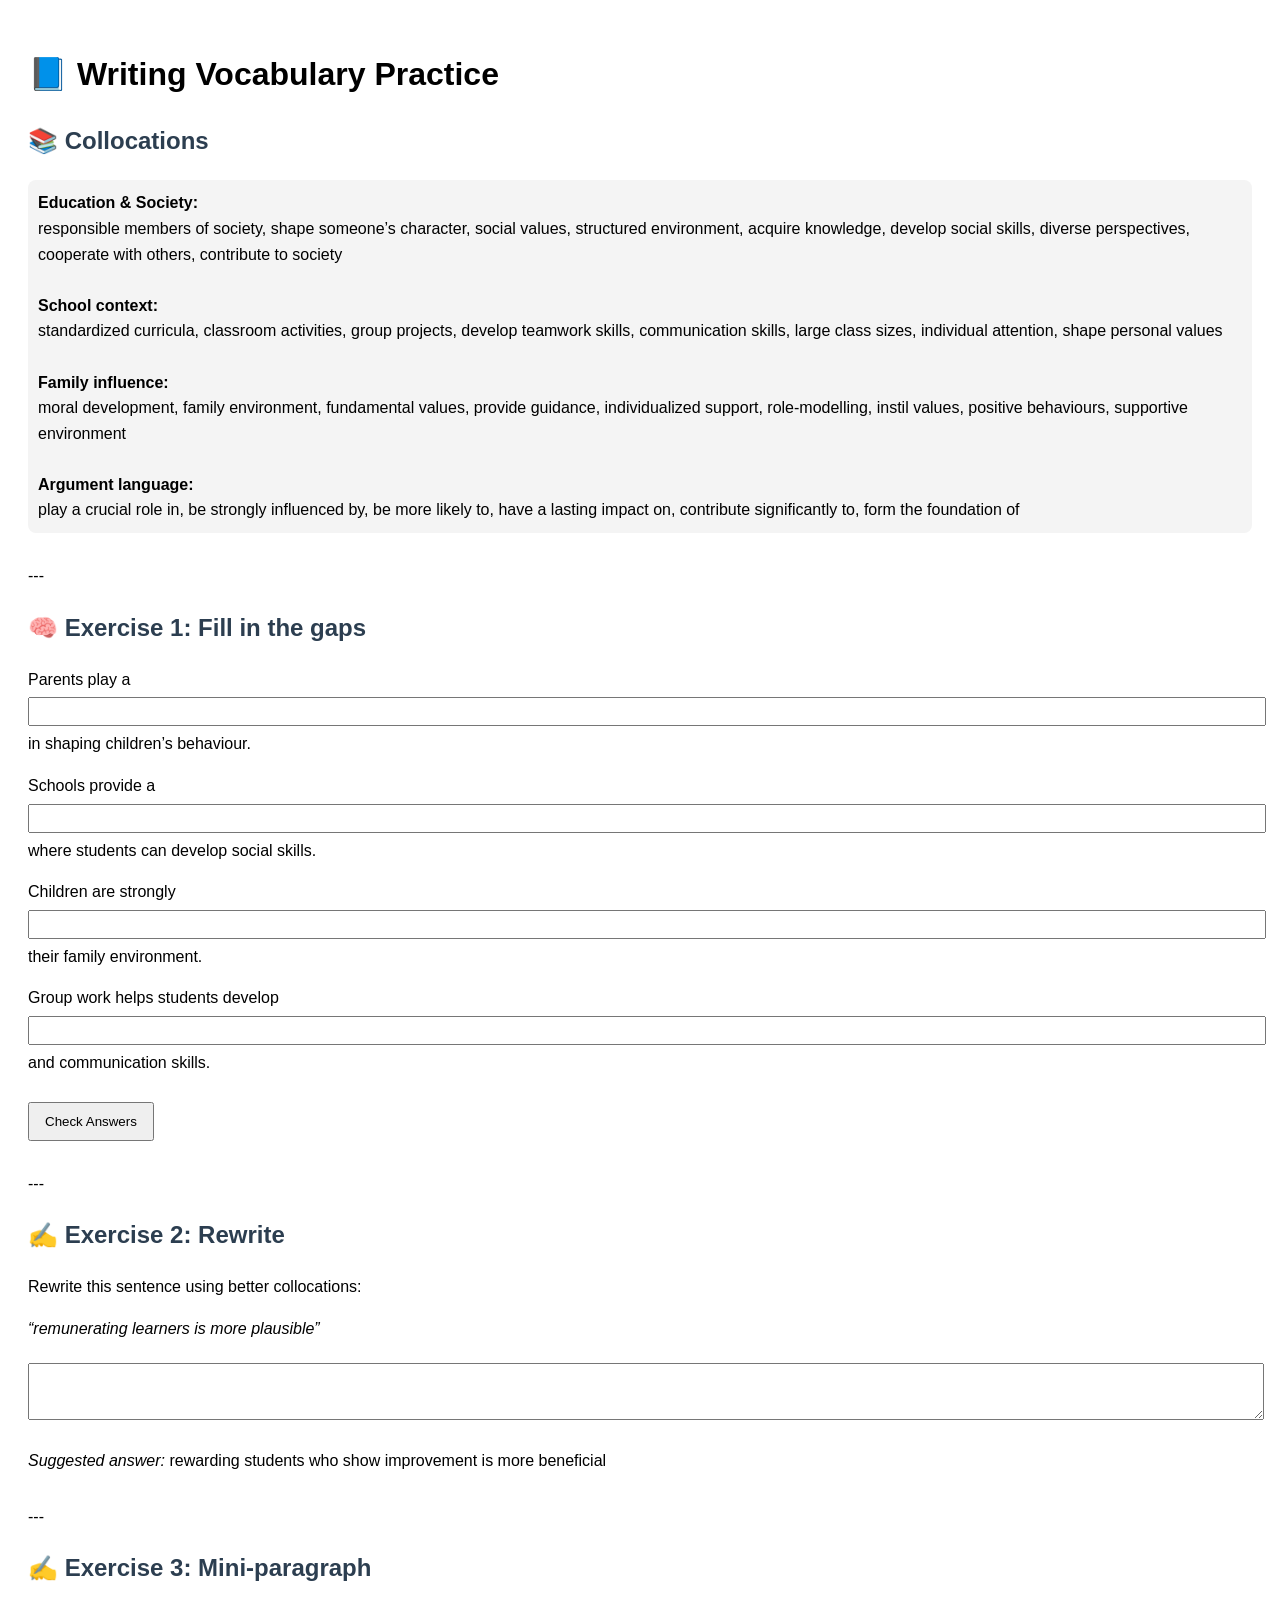
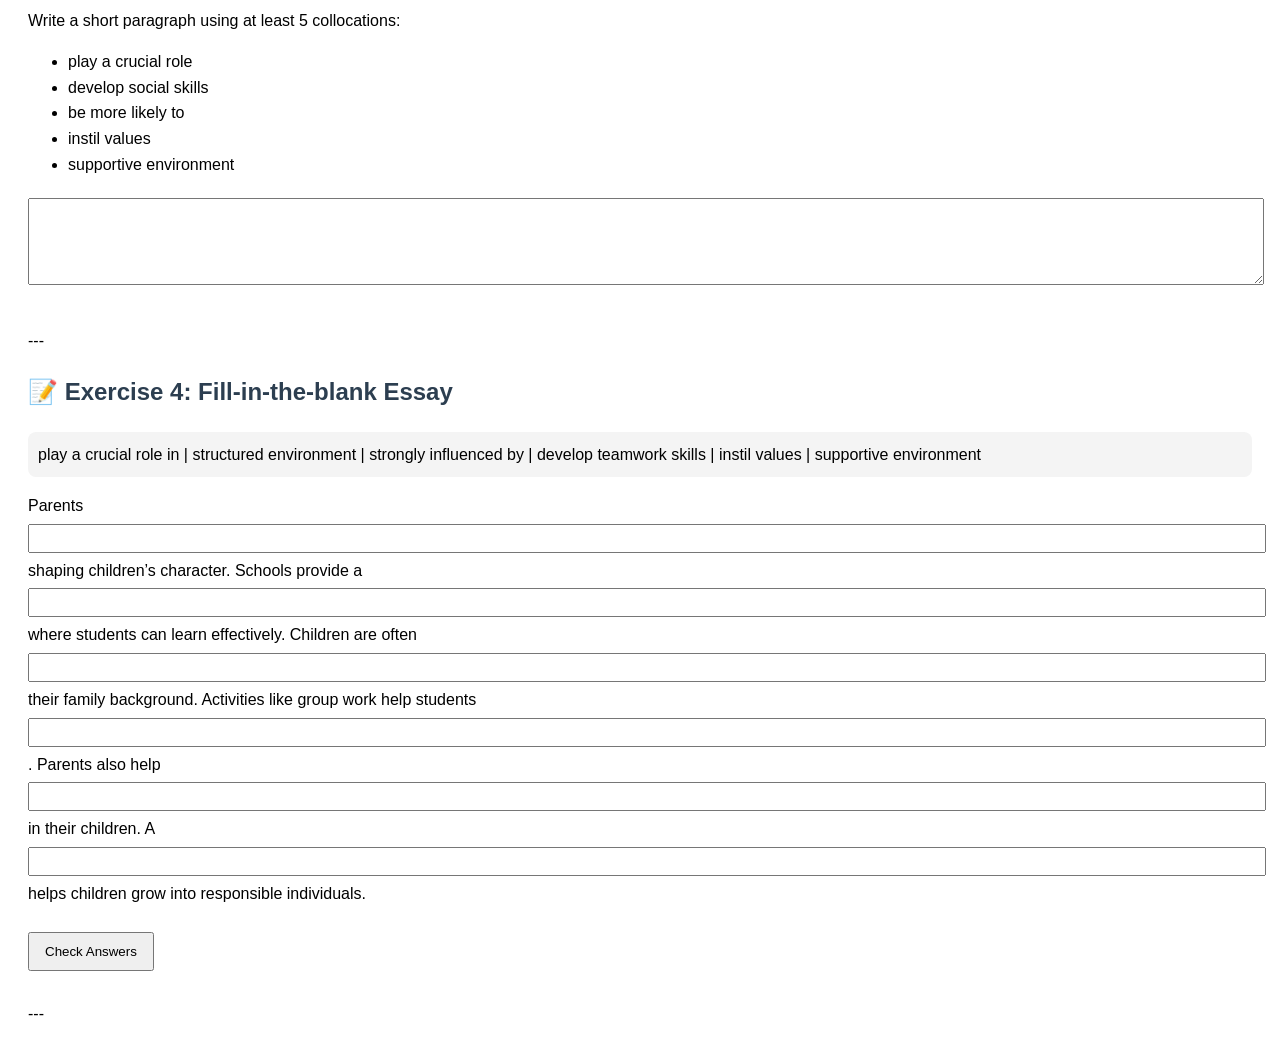
==== index.html @ 73cfa56d "Create index.html" ====
<!DOCTYPE html>
<html>
<head>
<meta charset="UTF-8">
<title>Vocabulary Practice</title>
<style>
body { font-family: Arial; padding: 20px; line-height: 1.6; }
h2 { color: #2c3e50; }
.section { margin-bottom: 30px; }
.word-bank { background: #f4f4f4; padding: 10px; border-radius: 8px; }
input, textarea { margin: 5px 0; padding: 5px; width: 100%; }
button { padding: 10px 15px; margin-top: 10px; cursor: pointer; }
.correct { color: green; }
.wrong { color: red; }
</style>
</head>

<body>

<h1>📘 Writing Vocabulary Practice</h1>

<div class="section">
<h2>📚 Collocations</h2>

<div class="word-bank">
<b>Education & Society:</b><br>
responsible members of society, shape someone’s character, social values, structured environment, acquire knowledge, develop social skills, diverse perspectives, cooperate with others, contribute to society<br><br>

<b>School context:</b><br>
standardized curricula, classroom activities, group projects, develop teamwork skills, communication skills, large class sizes, individual attention, shape personal values<br><br>

<b>Family influence:</b><br>
moral development, family environment, fundamental values, provide guidance, individualized support, role-modelling, instil values, positive behaviours, supportive environment<br><br>

<b>Argument language:</b><br>
play a crucial role in, be strongly influenced by, be more likely to, have a lasting impact on, contribute significantly to, form the foundation of
</div>
</div>

---

<div class="section">
<h2>🧠 Exercise 1: Fill in the gaps</h2>

<p>Parents play a <input id="e1q1"> in shaping children’s behaviour.</p>
<p>Schools provide a <input id="e1q2"> where students can develop social skills.</p>
<p>Children are strongly <input id="e1q3"> their family environment.</p>
<p>Group work helps students develop <input id="e1q4"> and communication skills.</p>

<button onclick="checkExercise1()">Check Answers</button>
<p id="result1"></p>
</div>

---

<div class="section">
<h2>✍️ Exercise 2: Rewrite</h2>

<p>Rewrite this sentence using better collocations:</p>
<p><i>“remunerating learners is more plausible”</i></p>

<textarea id="rewriteBox" rows="3"></textarea>
<p><i>Suggested answer:</i> rewarding students who show improvement is more beneficial</p>
</div>

---

<div class="section">
<h2>✍️ Exercise 3: Mini-paragraph</h2>

<p>Write a short paragraph using at least 5 collocations:</p>

<ul>
<li>play a crucial role</li>
<li>develop social skills</li>
<li>be more likely to</li>
<li>instil values</li>
<li>supportive environment</li>
</ul>

<textarea rows="5"></textarea>
</div>

---

<div class="section">
<h2>📝 Exercise 4: Fill-in-the-blank Essay</h2>

<div class="word-bank">
play a crucial role in | structured environment | strongly influenced by | develop teamwork skills | instil values | supportive environment
</div>

<p>
Parents <input id="e4q1"> shaping children’s character.  
Schools provide a <input id="e4q2"> where students can learn effectively.  
Children are often <input id="e4q3"> their family background.  
Activities like group work help students <input id="e4q4">.  
Parents also help <input id="e4q5"> in their children.  
A <input id="e4q6"> helps children grow into responsible individuals.
</p>

<button onclick="checkExercise4()">Check Answers</button>
<p id="result4"></p>
</div>

---

<script>
function checkExercise1() {
let score = 0;

if (document.getElementById("e1q1").value.includes("crucial role")) score++;
if (document.getElementById("e1q2").value.includes("structured environment")) score++;
if (document.getElementById("e1q3").value.includes("influenced by")) score++;
if (document.getElementById("e1q4").value.includes("teamwork skills")) score++;

document.getElementById("result1").innerHTML = "Score: " + score + "/4";
}

function checkExercise4() {
let score = 0;

if (document.getElementById("e4q1").value.includes("play a crucial role")) score++;
if (document.getElementById("e4q2").value.includes("structured environment")) score++;
if (document.getElementById("e4q3").value.includes("strongly influenced by")) score++;
if (document.getElementById("e4q4").value.includes("develop teamwork skills")) score++;
if (document.getElementById("e4q5").value.includes("instil values")) score++;
if (document.getElementById("e4q6").value.includes("supportive environment")) score++;

document.getElementById("result4").innerHTML = "Score: " + score + "/6";
}
</script>

</body>
</html>
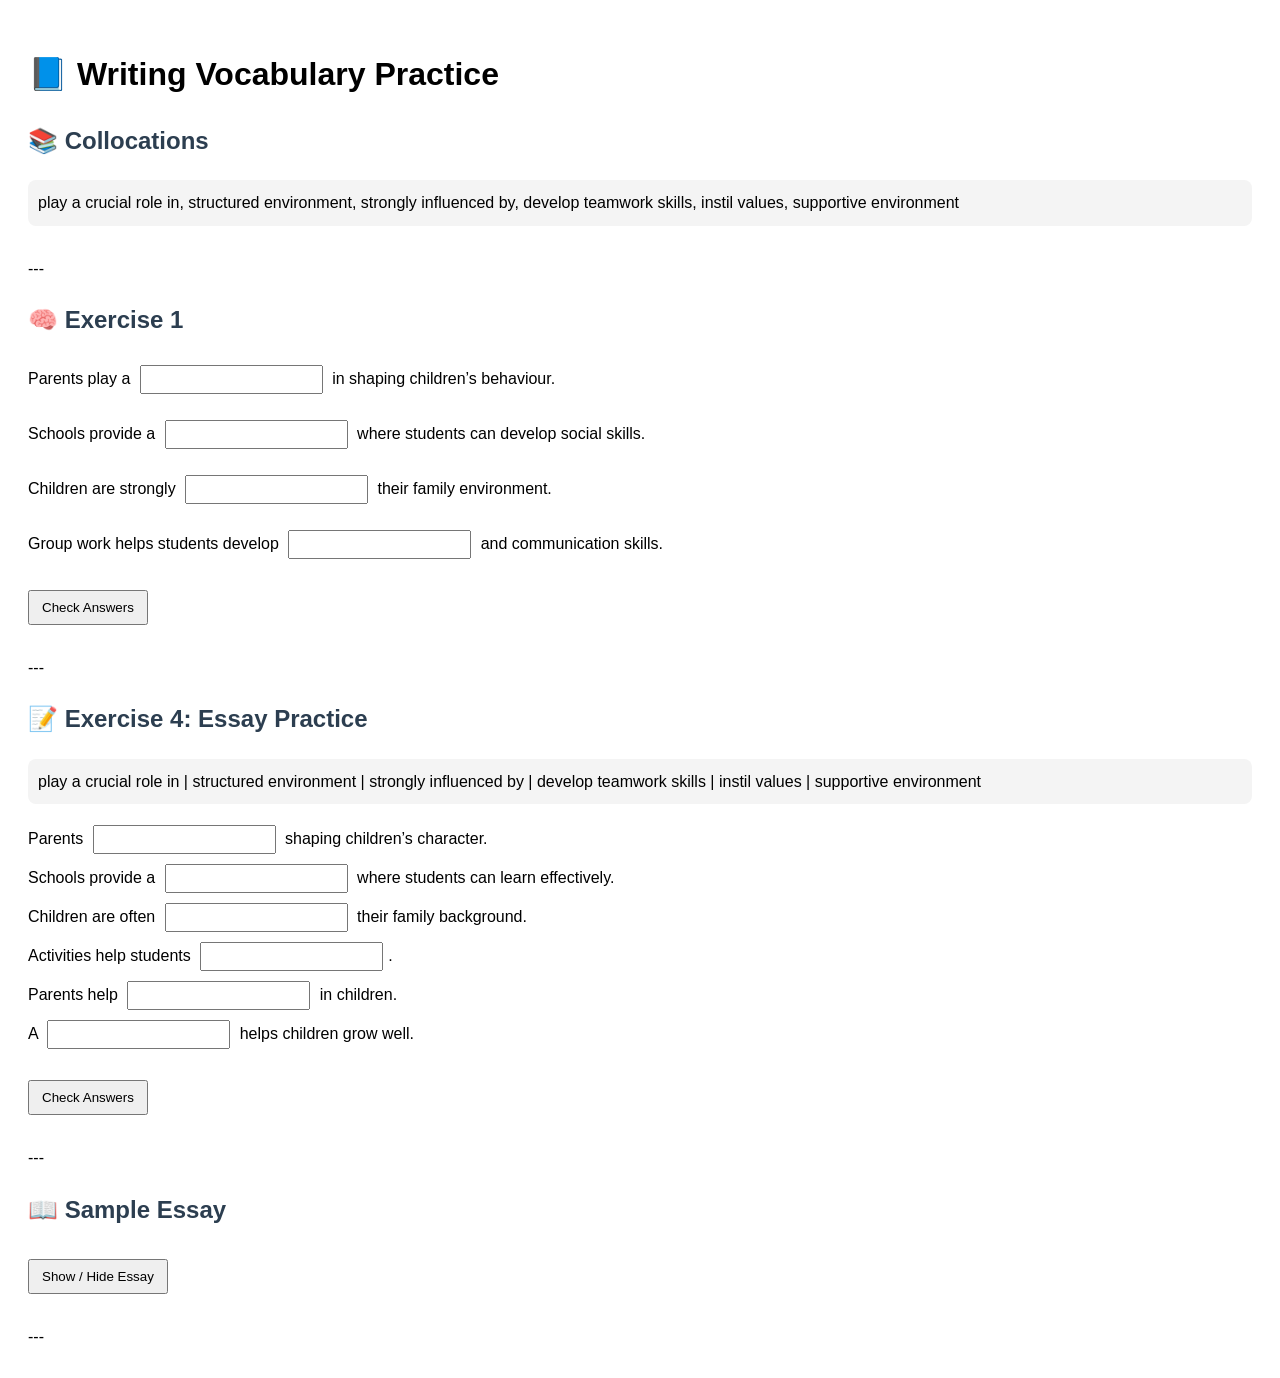
==== commit 0f605728: "index.html" ====
--- a/index.html
+++ b/index.html
@@ -2,16 +2,18 @@
 <html>
 <head>
 <meta charset="UTF-8">
-<title>Vocabulary Practice</title>
+<title>Writing Practice</title>
 <style>
 body { font-family: Arial; padding: 20px; line-height: 1.6; }
 h2 { color: #2c3e50; }
 .section { margin-bottom: 30px; }
 .word-bank { background: #f4f4f4; padding: 10px; border-radius: 8px; }
-input, textarea { margin: 5px 0; padding: 5px; width: 100%; }
-button { padding: 10px 15px; margin-top: 10px; cursor: pointer; }
-.correct { color: green; }
-.wrong { color: red; }
+input { padding: 5px; margin: 5px; }
+.correct { border: 2px solid green; background: #eaffea; }
+.wrong { border: 2px solid red; background: #ffeaea; }
+.answer { color: blue; font-size: 14px; }
+button { margin-top: 10px; padding: 8px 12px; cursor: pointer; }
+.hidden { display: none; }
 </style>
 </head>
 
@@ -21,113 +23,115 @@
 
 <div class="section">
 <h2>📚 Collocations</h2>
-
 <div class="word-bank">
-<b>Education & Society:</b><br>
-responsible members of society, shape someone’s character, social values, structured environment, acquire knowledge, develop social skills, diverse perspectives, cooperate with others, contribute to society<br><br>
-
-<b>School context:</b><br>
-standardized curricula, classroom activities, group projects, develop teamwork skills, communication skills, large class sizes, individual attention, shape personal values<br><br>
-
-<b>Family influence:</b><br>
-moral development, family environment, fundamental values, provide guidance, individualized support, role-modelling, instil values, positive behaviours, supportive environment<br><br>
-
-<b>Argument language:</b><br>
-play a crucial role in, be strongly influenced by, be more likely to, have a lasting impact on, contribute significantly to, form the foundation of
+play a crucial role in, structured environment, strongly influenced by, develop teamwork skills, instil values, supportive environment
 </div>
 </div>
 
 ---
 
 <div class="section">
-<h2>🧠 Exercise 1: Fill in the gaps</h2>
+<h2>🧠 Exercise 1</h2>
 
-<p>Parents play a <input id="e1q1"> in shaping children’s behaviour.</p>
-<p>Schools provide a <input id="e1q2"> where students can develop social skills.</p>
-<p>Children are strongly <input id="e1q3"> their family environment.</p>
-<p>Group work helps students develop <input id="e1q4"> and communication skills.</p>
+<p>Parents play a <input id="q1"> in shaping children’s behaviour. 
+<span class="answer hidden" id="a1">(crucial role)</span></p>
 
-<button onclick="checkExercise1()">Check Answers</button>
-<p id="result1"></p>
+<p>Schools provide a <input id="q2"> where students can develop social skills. 
+<span class="answer hidden" id="a2">(structured environment)</span></p>
+
+<p>Children are strongly <input id="q3"> their family environment. 
+<span class="answer hidden" id="a3">(influenced by)</span></p>
+
+<p>Group work helps students develop <input id="q4"> and communication skills. 
+<span class="answer hidden" id="a4">(teamwork skills)</span></p>
+
+<button onclick="checkE1()">Check Answers</button>
 </div>
 
 ---
 
 <div class="section">
-<h2>✍️ Exercise 2: Rewrite</h2>
-
-<p>Rewrite this sentence using better collocations:</p>
-<p><i>“remunerating learners is more plausible”</i></p>
-
-<textarea id="rewriteBox" rows="3"></textarea>
-<p><i>Suggested answer:</i> rewarding students who show improvement is more beneficial</p>
-</div>
-
----
-
-<div class="section">
-<h2>✍️ Exercise 3: Mini-paragraph</h2>
-
-<p>Write a short paragraph using at least 5 collocations:</p>
-
-<ul>
-<li>play a crucial role</li>
-<li>develop social skills</li>
-<li>be more likely to</li>
-<li>instil values</li>
-<li>supportive environment</li>
-</ul>
-
-<textarea rows="5"></textarea>
-</div>
-
----
-
-<div class="section">
-<h2>📝 Exercise 4: Fill-in-the-blank Essay</h2>
+<h2>📝 Exercise 4: Essay Practice</h2>
 
 <div class="word-bank">
 play a crucial role in | structured environment | strongly influenced by | develop teamwork skills | instil values | supportive environment
 </div>
 
 <p>
-Parents <input id="e4q1"> shaping children’s character.  
-Schools provide a <input id="e4q2"> where students can learn effectively.  
-Children are often <input id="e4q3"> their family background.  
-Activities like group work help students <input id="e4q4">.  
-Parents also help <input id="e4q5"> in their children.  
-A <input id="e4q6"> helps children grow into responsible individuals.
+Parents <input id="q5"> shaping children’s character. 
+<span class="answer hidden" id="a5">(play a crucial role in)</span><br>
+
+Schools provide a <input id="q6"> where students can learn effectively. 
+<span class="answer hidden" id="a6">(structured environment)</span><br>
+
+Children are often <input id="q7"> their family background. 
+<span class="answer hidden" id="a7">(strongly influenced by)</span><br>
+
+Activities help students <input id="q8">. 
+<span class="answer hidden" id="a8">(develop teamwork skills)</span><br>
+
+Parents help <input id="q9"> in children. 
+<span class="answer hidden" id="a9">(instil values)</span><br>
+
+A <input id="q10"> helps children grow well. 
+<span class="answer hidden" id="a10">(supportive environment)</span>
 </p>
 
-<button onclick="checkExercise4()">Check Answers</button>
-<p id="result4"></p>
+<button onclick="checkE4()">Check Answers</button>
+</div>
+
+---
+
+<div class="section">
+<h2>📖 Sample Essay</h2>
+
+<button onclick="toggleEssay()">Show / Hide Essay</button>
+
+<p id="essay" class="hidden">
+Some people argue that parents should be responsible for teaching children how to become responsible members of society, while others believe that schools are better suited for this role. Although educational institutions play an important part in children’s development, I believe that parents have a more significant influence on shaping their character and social values. <br><br>
+
+On the one hand, schools provide a structured environment in which children can acquire essential knowledge and social skills. Through standardized curricula and interaction with peers, students are exposed to diverse perspectives and learn how to cooperate with others. <br><br>
+
+On the other hand, parents play a crucial role in guiding children’s moral development. From an early age, children are strongly influenced by their family environment, where they learn fundamental values such as empathy, responsibility, and respect. <br><br>
+
+In conclusion, although both schools and parents play important roles, parental influence is more decisive as it forms the foundation of a child’s development.
+</p>
 </div>
 
 ---
 
 <script>
-function checkExercise1() {
-let score = 0;
+function check(inputId, correctAnswer, answerId) {
+let input = document.getElementById(inputId);
+let answer = document.getElementById(answerId);
 
-if (document.getElementById("e1q1").value.includes("crucial role")) score++;
-if (document.getElementById("e1q2").value.includes("structured environment")) score++;
-if (document.getElementById("e1q3").value.includes("influenced by")) score++;
-if (document.getElementById("e1q4").value.includes("teamwork skills")) score++;
-
-document.getElementById("result1").innerHTML = "Score: " + score + "/4";
+if (input.value.toLowerCase().includes(correctAnswer)) {
+input.className = "correct";
+} else {
+input.className = "wrong";
+answer.classList.remove("hidden");
+}
 }
 
-function checkExercise4() {
-let score = 0;
+function checkE1() {
+check("q1","crucial role","a1");
+check("q2","structured environment","a2");
+check("q3","influenced by","a3");
+check("q4","teamwork skills","a4");
+}
 
-if (document.getElementById("e4q1").value.includes("play a crucial role")) score++;
-if (document.getElementById("e4q2").value.includes("structured environment")) score++;
-if (document.getElementById("e4q3").value.includes("strongly influenced by")) score++;
-if (document.getElementById("e4q4").value.includes("develop teamwork skills")) score++;
-if (document.getElementById("e4q5").value.includes("instil values")) score++;
-if (document.getElementById("e4q6").value.includes("supportive environment")) score++;
+function checkE4() {
+check("q5","play a crucial role","a5");
+check("q6","structured environment","a6");
+check("q7","strongly influenced by","a7");
+check("q8","develop teamwork skills","a8");
+check("q9","instil values","a9");
+check("q10","supportive environment","a10");
+}
 
-document.getElementById("result4").innerHTML = "Score: " + score + "/6";
+function toggleEssay() {
+let essay = document.getElementById("essay");
+essay.classList.toggle("hidden");
 }
 </script>
 
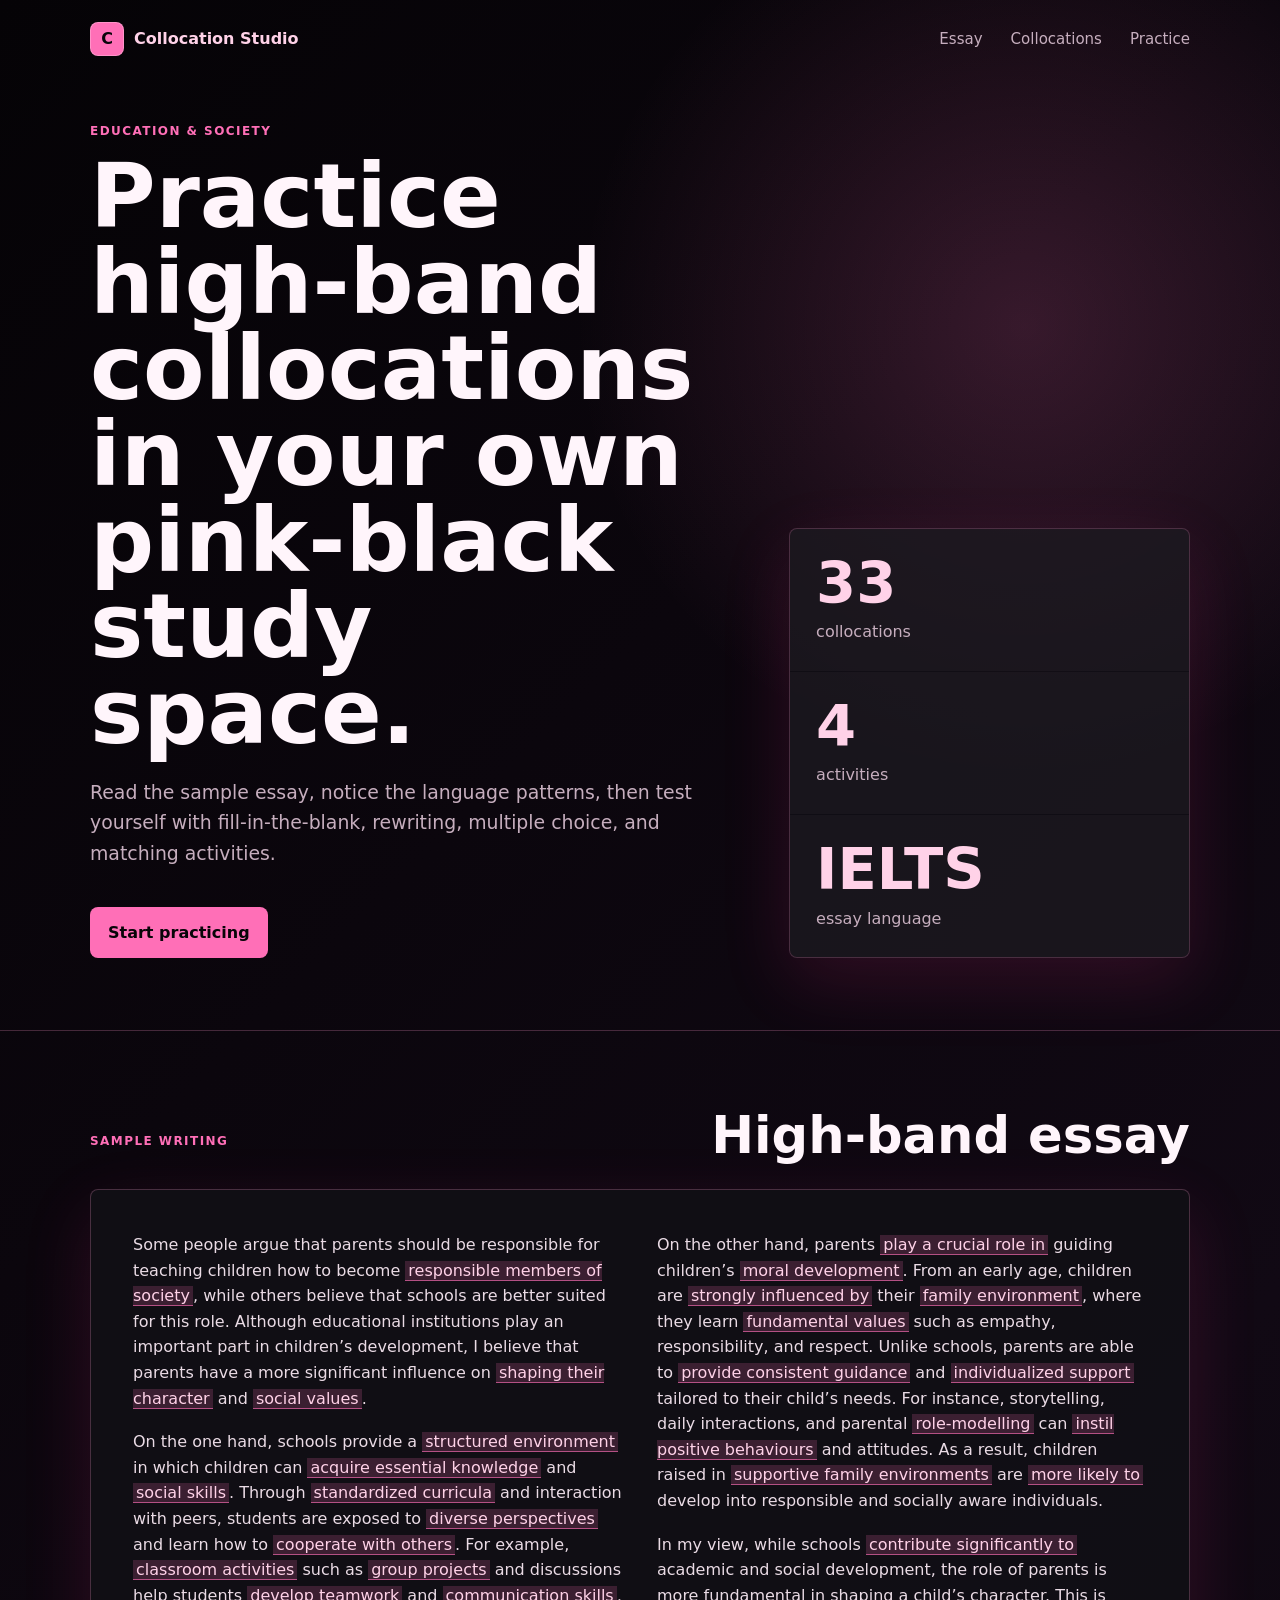
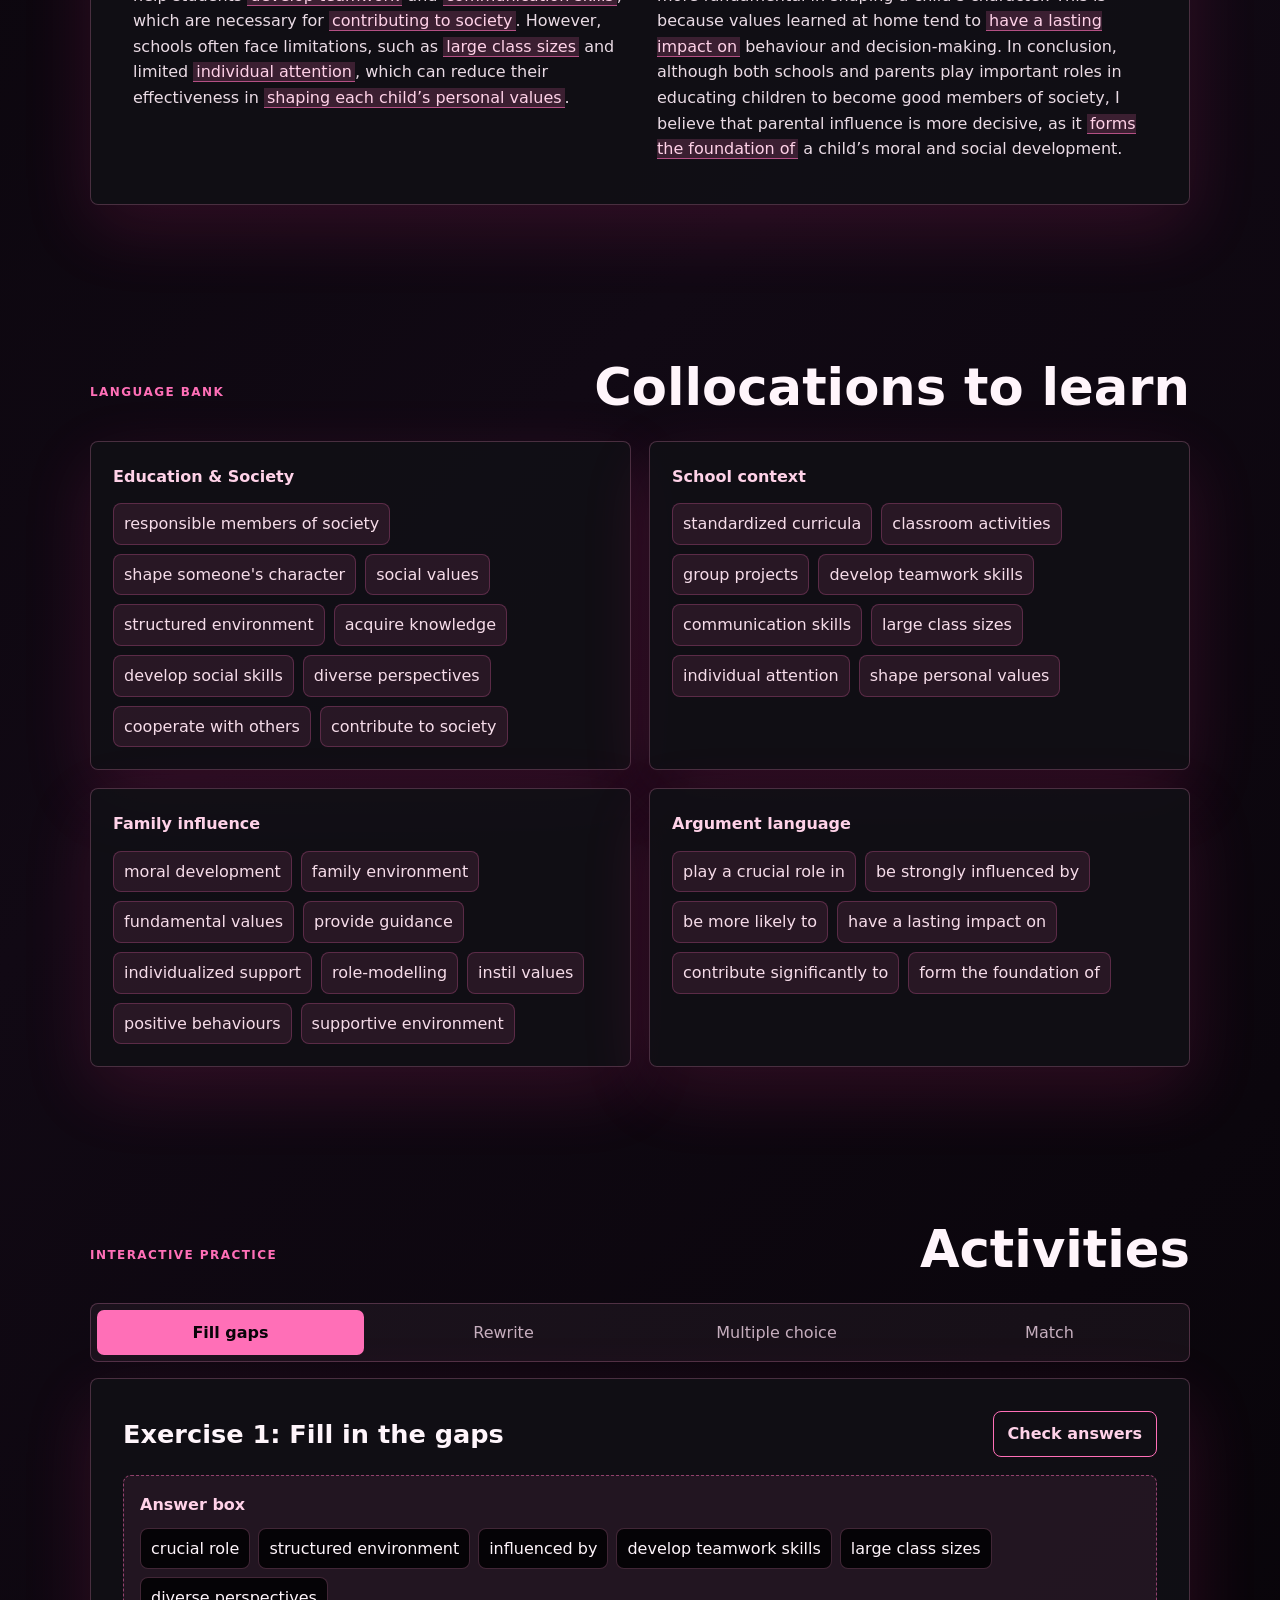
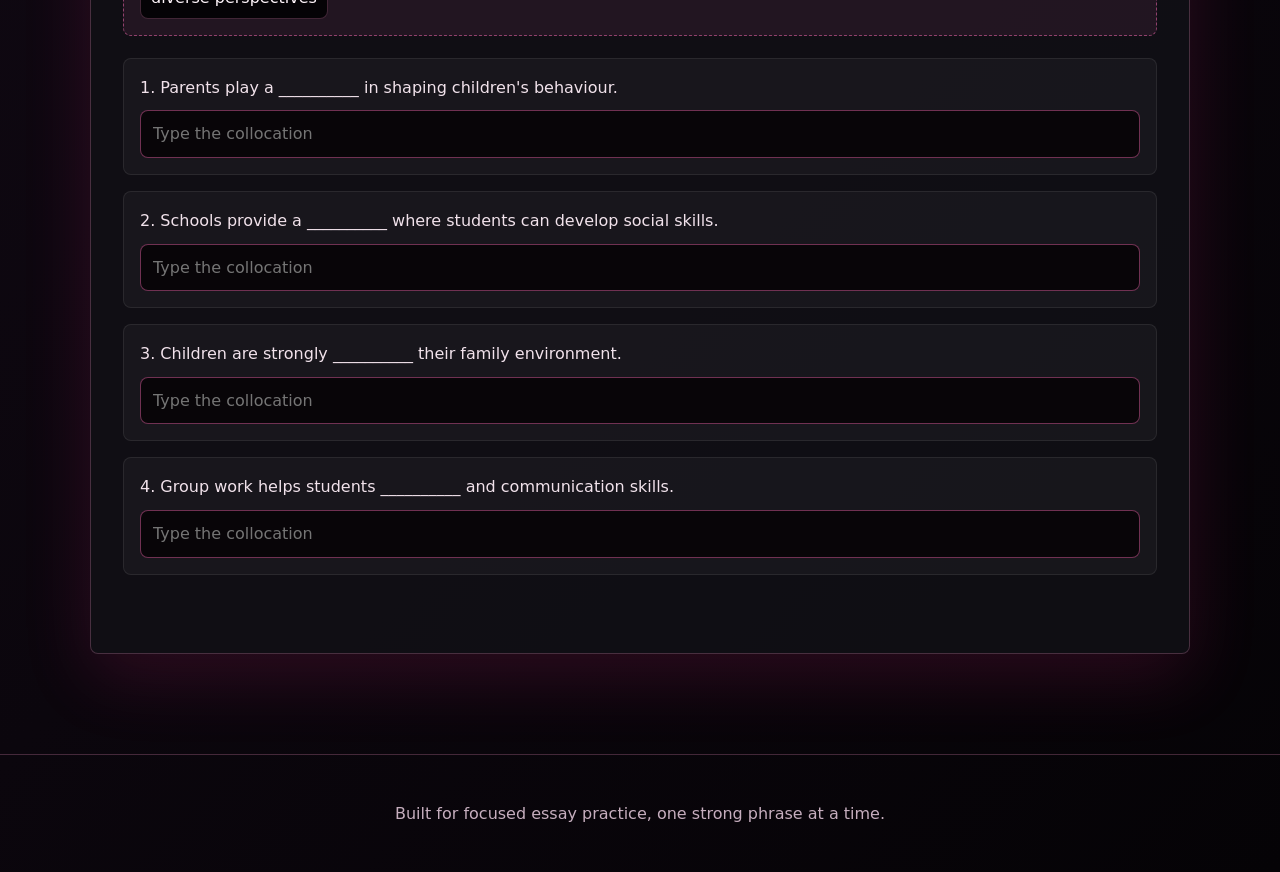
==== commit 62a123f2: "Add files via upload" ====
--- a/index.html
+++ b/index.html
@@ -1,139 +1,185 @@
 <!DOCTYPE html>
-<html>
-<head>
-<meta charset="UTF-8">
-<title>Writing Practice</title>
-<style>
-body { font-family: Arial; padding: 20px; line-height: 1.6; }
-h2 { color: #2c3e50; }
-.section { margin-bottom: 30px; }
-.word-bank { background: #f4f4f4; padding: 10px; border-radius: 8px; }
-input { padding: 5px; margin: 5px; }
-.correct { border: 2px solid green; background: #eaffea; }
-.wrong { border: 2px solid red; background: #ffeaea; }
-.answer { color: blue; font-size: 14px; }
-button { margin-top: 10px; padding: 8px 12px; cursor: pointer; }
-.hidden { display: none; }
-</style>
-</head>
+<html lang="en">
+  <head>
+    <meta charset="UTF-8" />
+    <meta name="viewport" content="width=device-width, initial-scale=1.0" />
+    <title>Collocation Practice Studio</title>
+    <link rel="stylesheet" href="styles.css" />
+  </head>
+  <body>
+    <header class="site-header">
+      <nav class="topbar" aria-label="Main navigation">
+        <a class="brand" href="#top" aria-label="Collocation Practice Studio home">
+          <span class="brand-mark">C</span>
+          <span>Collocation Studio</span>
+        </a>
+        <div class="nav-links">
+          <a href="#essay">Essay</a>
+          <a href="#collocations">Collocations</a>
+          <a href="#practice">Practice</a>
+        </div>
+      </nav>
 
-<body>
+      <section class="hero" id="top">
+        <div class="hero-copy">
+          <p class="eyebrow">Education & Society</p>
+          <h1>Practice high-band collocations in your own pink-black study space.</h1>
+          <p>
+            Read the sample essay, notice the language patterns, then test yourself with
+            fill-in-the-blank, rewriting, multiple choice, and matching activities.
+          </p>
+          <a class="primary-button" href="#practice">Start practicing</a>
+        </div>
+        <div class="hero-panel" aria-label="Study progress preview">
+          <div>
+            <span class="stat-number">33</span>
+            <span class="stat-label">collocations</span>
+          </div>
+          <div>
+            <span class="stat-number">4</span>
+            <span class="stat-label">activities</span>
+          </div>
+          <div>
+            <span class="stat-number">IELTS</span>
+            <span class="stat-label">essay language</span>
+          </div>
+        </div>
+      </section>
+    </header>
 
-<h1>📘 Writing Vocabulary Practice</h1>
+    <main>
+      <section class="section essay-section" id="essay">
+        <div class="section-heading">
+          <p class="eyebrow">Sample Writing</p>
+          <h2>High-band essay</h2>
+        </div>
+        <article class="essay-card">
+          <p>
+            Some people argue that parents should be responsible for teaching children
+            how to become <mark>responsible members of society</mark>, while others
+            believe that schools are better suited for this role. Although educational
+            institutions play an important part in children’s development, I believe
+            that parents have a more significant influence on
+            <mark>shaping their character</mark> and <mark>social values</mark>.
+          </p>
+          <p>
+            On the one hand, schools provide a <mark>structured environment</mark> in
+            which children can <mark>acquire essential knowledge</mark> and
+            <mark>social skills</mark>. Through <mark>standardized curricula</mark> and
+            interaction with peers, students are exposed to
+            <mark>diverse perspectives</mark> and learn how to
+            <mark>cooperate with others</mark>. For example,
+            <mark>classroom activities</mark> such as <mark>group projects</mark> and
+            discussions help students <mark>develop teamwork</mark> and
+            <mark>communication skills</mark>, which are necessary for
+            <mark>contributing to society</mark>. However, schools often face
+            limitations, such as <mark>large class sizes</mark> and limited
+            <mark>individual attention</mark>, which can reduce their effectiveness in
+            <mark>shaping each child’s personal values</mark>.
+          </p>
+          <p>
+            On the other hand, parents <mark>play a crucial role in</mark> guiding
+            children’s <mark>moral development</mark>. From an early age, children are
+            <mark>strongly influenced by</mark> their <mark>family environment</mark>,
+            where they learn <mark>fundamental values</mark> such as empathy,
+            responsibility, and respect. Unlike schools, parents are able to
+            <mark>provide consistent guidance</mark> and
+            <mark>individualized support</mark> tailored to their child’s needs. For
+            instance, storytelling, daily interactions, and parental
+            <mark>role-modelling</mark> can <mark>instil positive behaviours</mark> and
+            attitudes. As a result, children raised in
+            <mark>supportive family environments</mark> are
+            <mark>more likely to</mark> develop into responsible and socially aware
+            individuals.
+          </p>
+          <p>
+            In my view, while schools <mark>contribute significantly to</mark> academic
+            and social development, the role of parents is more fundamental in shaping
+            a child’s character. This is because values learned at home tend to
+            <mark>have a lasting impact on</mark> behaviour and decision-making. In
+            conclusion, although both schools and parents play important roles in
+            educating children to become good members of society, I believe that
+            parental influence is more decisive, as it
+            <mark>forms the foundation of</mark> a child’s moral and social
+            development.
+          </p>
+        </article>
+      </section>
 
-<div class="section">
-<h2>📚 Collocations</h2>
-<div class="word-bank">
-play a crucial role in, structured environment, strongly influenced by, develop teamwork skills, instil values, supportive environment
-</div>
-</div>
+      <section class="section" id="collocations">
+        <div class="section-heading">
+          <p class="eyebrow">Language Bank</p>
+          <h2>Collocations to learn</h2>
+        </div>
+        <div class="collocation-grid" id="collocationGrid"></div>
+      </section>
 
----
+      <section class="section practice-section" id="practice">
+        <div class="section-heading">
+          <p class="eyebrow">Interactive Practice</p>
+          <h2>Activities</h2>
+        </div>
 
-<div class="section">
-<h2>🧠 Exercise 1</h2>
+        <div class="activity-tabs" role="tablist" aria-label="Practice activities">
+          <button class="tab-button active" type="button" data-tab="fill" role="tab" aria-selected="true">Fill gaps</button>
+          <button class="tab-button" type="button" data-tab="rewrite" role="tab" aria-selected="false">Rewrite</button>
+          <button class="tab-button" type="button" data-tab="choice" role="tab" aria-selected="false">Multiple choice</button>
+          <button class="tab-button" type="button" data-tab="match" role="tab" aria-selected="false">Match</button>
+        </div>
 
-<p>Parents play a <input id="q1"> in shaping children’s behaviour. 
-<span class="answer hidden" id="a1">(crucial role)</span></p>
+        <section class="activity-panel active" id="fill" aria-labelledby="fill-title">
+          <div class="activity-header">
+            <h3 id="fill-title">Exercise 1: Fill in the gaps</h3>
+            <button class="ghost-button" type="button" data-check="fill">Check answers</button>
+          </div>
+          <div class="answer-box">
+            <p>Answer box</p>
+            <div class="answer-list" aria-label="Possible answers for fill in the gaps">
+              <span>crucial role</span>
+              <span>structured environment</span>
+              <span>influenced by</span>
+              <span>develop teamwork skills</span>
+              <span>large class sizes</span>
+              <span>diverse perspectives</span>
+            </div>
+          </div>
+          <div class="questions" data-activity="fill"></div>
+          <p class="feedback" data-feedback="fill" aria-live="polite"></p>
+        </section>
 
-<p>Schools provide a <input id="q2"> where students can develop social skills. 
-<span class="answer hidden" id="a2">(structured environment)</span></p>
+        <section class="activity-panel" id="rewrite" aria-labelledby="rewrite-title">
+          <div class="activity-header">
+            <h3 id="rewrite-title">Exercise 2: Rewrite with the collocation</h3>
+            <button class="ghost-button" type="button" data-check="rewrite">Check answers</button>
+          </div>
+          <div class="questions" data-activity="rewrite"></div>
+          <p class="feedback" data-feedback="rewrite" aria-live="polite"></p>
+        </section>
 
-<p>Children are strongly <input id="q3"> their family environment. 
-<span class="answer hidden" id="a3">(influenced by)</span></p>
+        <section class="activity-panel" id="choice" aria-labelledby="choice-title">
+          <div class="activity-header">
+            <h3 id="choice-title">Exercise 3: Multiple choice</h3>
+            <button class="ghost-button" type="button" data-check="choice">Check answers</button>
+          </div>
+          <div class="questions" data-activity="choice"></div>
+          <p class="feedback" data-feedback="choice" aria-live="polite"></p>
+        </section>
 
-<p>Group work helps students develop <input id="q4"> and communication skills. 
-<span class="answer hidden" id="a4">(teamwork skills)</span></p>
+        <section class="activity-panel" id="match" aria-labelledby="match-title">
+          <div class="activity-header">
+            <h3 id="match-title">Exercise 4: Matching</h3>
+            <button class="ghost-button" type="button" data-check="match">Check matches</button>
+          </div>
+          <div class="matching-board" data-activity="match"></div>
+          <p class="feedback" data-feedback="match" aria-live="polite"></p>
+        </section>
+      </section>
+    </main>
 
-<button onclick="checkE1()">Check Answers</button>
-</div>
+    <footer class="site-footer">
+      <p>Built for focused essay practice, one strong phrase at a time.</p>
+    </footer>
 
----
-
-<div class="section">
-<h2>📝 Exercise 4: Essay Practice</h2>
-
-<div class="word-bank">
-play a crucial role in | structured environment | strongly influenced by | develop teamwork skills | instil values | supportive environment
-</div>
-
-<p>
-Parents <input id="q5"> shaping children’s character. 
-<span class="answer hidden" id="a5">(play a crucial role in)</span><br>
-
-Schools provide a <input id="q6"> where students can learn effectively. 
-<span class="answer hidden" id="a6">(structured environment)</span><br>
-
-Children are often <input id="q7"> their family background. 
-<span class="answer hidden" id="a7">(strongly influenced by)</span><br>
-
-Activities help students <input id="q8">. 
-<span class="answer hidden" id="a8">(develop teamwork skills)</span><br>
-
-Parents help <input id="q9"> in children. 
-<span class="answer hidden" id="a9">(instil values)</span><br>
-
-A <input id="q10"> helps children grow well. 
-<span class="answer hidden" id="a10">(supportive environment)</span>
-</p>
-
-<button onclick="checkE4()">Check Answers</button>
-</div>
-
----
-
-<div class="section">
-<h2>📖 Sample Essay</h2>
-
-<button onclick="toggleEssay()">Show / Hide Essay</button>
-
-<p id="essay" class="hidden">
-Some people argue that parents should be responsible for teaching children how to become responsible members of society, while others believe that schools are better suited for this role. Although educational institutions play an important part in children’s development, I believe that parents have a more significant influence on shaping their character and social values. <br><br>
-
-On the one hand, schools provide a structured environment in which children can acquire essential knowledge and social skills. Through standardized curricula and interaction with peers, students are exposed to diverse perspectives and learn how to cooperate with others. <br><br>
-
-On the other hand, parents play a crucial role in guiding children’s moral development. From an early age, children are strongly influenced by their family environment, where they learn fundamental values such as empathy, responsibility, and respect. <br><br>
-
-In conclusion, although both schools and parents play important roles, parental influence is more decisive as it forms the foundation of a child’s development.
-</p>
-</div>
-
----
-
-<script>
-function check(inputId, correctAnswer, answerId) {
-let input = document.getElementById(inputId);
-let answer = document.getElementById(answerId);
-
-if (input.value.toLowerCase().includes(correctAnswer)) {
-input.className = "correct";
-} else {
-input.className = "wrong";
-answer.classList.remove("hidden");
-}
-}
-
-function checkE1() {
-check("q1","crucial role","a1");
-check("q2","structured environment","a2");
-check("q3","influenced by","a3");
-check("q4","teamwork skills","a4");
-}
-
-function checkE4() {
-check("q5","play a crucial role","a5");
-check("q6","structured environment","a6");
-check("q7","strongly influenced by","a7");
-check("q8","develop teamwork skills","a8");
-check("q9","instil values","a9");
-check("q10","supportive environment","a10");
-}
-
-function toggleEssay() {
-let essay = document.getElementById("essay");
-essay.classList.toggle("hidden");
-}
-</script>
-
-</body>
+    <script src="script.js"></script>
+  </body>
 </html>
--- a/styles.css
+++ b/styles.css
@@ -0,0 +1,483 @@
+:root {
+  color-scheme: dark;
+  --bg: #070509;
+  --panel: #111016;
+  --panel-soft: #19131d;
+  --ink: #fff5fb;
+  --muted: #c6aebe;
+  --pink: #ff6fb7;
+  --hot-pink: #ff2f92;
+  --soft-pink: #ffd2e8;
+  --line: rgba(255, 151, 203, 0.24);
+  --success: #86f7c4;
+  --danger: #ff8da4;
+  --shadow: 0 24px 70px rgba(255, 47, 146, 0.14);
+}
+
+* {
+  box-sizing: border-box;
+}
+
+html {
+  scroll-behavior: smooth;
+}
+
+body {
+  margin: 0;
+  background:
+    radial-gradient(circle at 80% 8%, rgba(255, 111, 183, 0.18), transparent 28rem),
+    linear-gradient(135deg, #050306 0%, #110914 48%, #050306 100%);
+  color: var(--ink);
+  font-family: Inter, ui-sans-serif, system-ui, -apple-system, BlinkMacSystemFont, "Segoe UI", sans-serif;
+  line-height: 1.6;
+}
+
+a {
+  color: inherit;
+  text-decoration: none;
+}
+
+button,
+input,
+select {
+  font: inherit;
+}
+
+.site-header {
+  min-height: 92vh;
+  border-bottom: 1px solid var(--line);
+}
+
+.topbar {
+  align-items: center;
+  display: flex;
+  justify-content: space-between;
+  margin: 0 auto;
+  max-width: 1180px;
+  padding: 22px clamp(18px, 4vw, 40px);
+}
+
+.brand,
+.nav-links {
+  align-items: center;
+  display: flex;
+}
+
+.brand {
+  color: var(--soft-pink);
+  font-weight: 800;
+  gap: 10px;
+}
+
+.brand-mark {
+  align-items: center;
+  aspect-ratio: 1;
+  background: var(--pink);
+  border: 1px solid rgba(255, 255, 255, 0.25);
+  border-radius: 8px;
+  color: #09050a;
+  display: inline-flex;
+  justify-content: center;
+  width: 34px;
+}
+
+.nav-links {
+  color: var(--muted);
+  gap: clamp(12px, 3vw, 28px);
+  font-size: 0.94rem;
+}
+
+.nav-links a:hover {
+  color: var(--ink);
+}
+
+.hero {
+  align-items: end;
+  display: grid;
+  gap: clamp(28px, 6vw, 72px);
+  grid-template-columns: minmax(0, 1.22fr) minmax(280px, 0.78fr);
+  margin: 0 auto;
+  max-width: 1180px;
+  min-height: calc(92vh - 82px);
+  padding: 44px clamp(18px, 4vw, 40px) 72px;
+}
+
+.hero-copy h1 {
+  font-size: clamp(2.7rem, 7vw, 6.8rem);
+  line-height: 0.96;
+  margin: 0 0 22px;
+  max-width: 960px;
+}
+
+.hero-copy p:not(.eyebrow) {
+  color: var(--muted);
+  font-size: clamp(1rem, 2vw, 1.18rem);
+  max-width: 680px;
+}
+
+.eyebrow {
+  color: var(--pink);
+  font-size: 0.75rem;
+  font-weight: 800;
+  letter-spacing: 0.12em;
+  margin: 0 0 12px;
+  text-transform: uppercase;
+}
+
+.primary-button,
+.ghost-button,
+.tab-button {
+  border: 0;
+  cursor: pointer;
+  transition: transform 180ms ease, border-color 180ms ease, background 180ms ease;
+}
+
+.primary-button {
+  background: var(--pink);
+  border-radius: 8px;
+  color: #080508;
+  display: inline-flex;
+  font-weight: 800;
+  margin-top: 20px;
+  padding: 13px 18px;
+}
+
+.primary-button:hover,
+.ghost-button:hover,
+.tab-button:hover {
+  transform: translateY(-1px);
+}
+
+.hero-panel {
+  background: rgba(17, 16, 22, 0.78);
+  border: 1px solid var(--line);
+  border-radius: 8px;
+  box-shadow: var(--shadow);
+  display: grid;
+  gap: 1px;
+  overflow: hidden;
+}
+
+.hero-panel div {
+  background: rgba(255, 210, 232, 0.04);
+  padding: 26px;
+}
+
+.stat-number {
+  color: var(--soft-pink);
+  display: block;
+  font-size: clamp(2rem, 5vw, 3.6rem);
+  font-weight: 900;
+  line-height: 1;
+}
+
+.stat-label {
+  color: var(--muted);
+  display: block;
+  margin-top: 7px;
+}
+
+.section {
+  margin: 0 auto;
+  max-width: 1180px;
+  padding: 78px clamp(18px, 4vw, 40px);
+}
+
+.section-heading {
+  align-items: end;
+  display: flex;
+  gap: 20px;
+  justify-content: space-between;
+  margin-bottom: 26px;
+}
+
+.section-heading h2 {
+  font-size: clamp(2rem, 4vw, 3.4rem);
+  line-height: 1.05;
+  margin: 0;
+}
+
+.essay-card,
+.activity-panel,
+.collocation-group {
+  background: rgba(17, 16, 22, 0.9);
+  border: 1px solid var(--line);
+  border-radius: 8px;
+  box-shadow: var(--shadow);
+}
+
+.essay-card {
+  column-gap: 34px;
+  columns: 2 360px;
+  padding: clamp(22px, 4vw, 42px);
+}
+
+.essay-card p {
+  break-inside: avoid;
+  color: #eadbe5;
+  margin: 0 0 18px;
+}
+
+mark {
+  background: rgba(255, 111, 183, 0.18);
+  border-bottom: 1px solid rgba(255, 111, 183, 0.62);
+  color: var(--soft-pink);
+  padding: 0 3px;
+}
+
+.collocation-grid {
+  display: grid;
+  gap: 18px;
+  grid-template-columns: repeat(2, minmax(0, 1fr));
+}
+
+.collocation-group {
+  padding: 22px;
+}
+
+.collocation-group h3 {
+  color: var(--soft-pink);
+  font-size: 1rem;
+  margin: 0 0 14px;
+}
+
+.chip-list {
+  display: flex;
+  flex-wrap: wrap;
+  gap: 9px;
+}
+
+.chip {
+  background: rgba(255, 111, 183, 0.1);
+  border: 1px solid rgba(255, 111, 183, 0.24);
+  border-radius: 8px;
+  color: #f6dce9;
+  padding: 7px 10px;
+}
+
+.practice-section {
+  padding-bottom: 100px;
+}
+
+.activity-tabs {
+  background: rgba(255, 210, 232, 0.05);
+  border: 1px solid var(--line);
+  border-radius: 8px;
+  display: grid;
+  gap: 6px;
+  grid-template-columns: repeat(4, minmax(0, 1fr));
+  margin-bottom: 16px;
+  padding: 6px;
+}
+
+.tab-button {
+  background: transparent;
+  border-radius: 7px;
+  color: var(--muted);
+  min-height: 44px;
+  padding: 10px;
+}
+
+.tab-button.active {
+  background: var(--pink);
+  color: #090509;
+  font-weight: 800;
+}
+
+.activity-panel {
+  display: none;
+  padding: clamp(18px, 4vw, 32px);
+}
+
+.activity-panel.active {
+  display: block;
+}
+
+.activity-header {
+  align-items: center;
+  display: flex;
+  gap: 16px;
+  justify-content: space-between;
+  margin-bottom: 18px;
+}
+
+.activity-header h3 {
+  font-size: clamp(1.25rem, 2vw, 1.8rem);
+  margin: 0;
+}
+
+.ghost-button {
+  background: transparent;
+  border: 1px solid var(--pink);
+  border-radius: 8px;
+  color: var(--soft-pink);
+  font-weight: 800;
+  min-height: 42px;
+  padding: 9px 14px;
+}
+
+.answer-box {
+  background: rgba(255, 111, 183, 0.08);
+  border: 1px dashed rgba(255, 111, 183, 0.5);
+  border-radius: 8px;
+  margin-bottom: 22px;
+  padding: 16px;
+}
+
+.answer-box p {
+  color: var(--soft-pink);
+  font-weight: 800;
+  margin: 0 0 10px;
+}
+
+.answer-list {
+  display: flex;
+  flex-wrap: wrap;
+  gap: 8px;
+}
+
+.answer-list span {
+  background: #050306;
+  border: 1px solid var(--line);
+  border-radius: 8px;
+  color: var(--ink);
+  padding: 7px 10px;
+}
+
+.questions {
+  display: grid;
+  gap: 16px;
+}
+
+.question-card {
+  background: rgba(255, 255, 255, 0.035);
+  border: 1px solid rgba(255, 255, 255, 0.08);
+  border-radius: 8px;
+  padding: 16px;
+}
+
+.question-card label,
+.question-card p {
+  color: #f1e2eb;
+  display: block;
+  margin: 0 0 10px;
+}
+
+.question-card input,
+.question-card select {
+  background: #080508;
+  border: 1px solid rgba(255, 111, 183, 0.42);
+  border-radius: 8px;
+  color: var(--ink);
+  min-height: 44px;
+  outline: none;
+  padding: 10px 12px;
+  width: 100%;
+}
+
+.question-card input:focus,
+.question-card select:focus {
+  border-color: var(--pink);
+  box-shadow: 0 0 0 3px rgba(255, 111, 183, 0.16);
+}
+
+.choice-list {
+  display: grid;
+  gap: 8px;
+  grid-template-columns: repeat(2, minmax(0, 1fr));
+}
+
+.choice-option {
+  align-items: center;
+  background: rgba(255, 111, 183, 0.07);
+  border: 1px solid var(--line);
+  border-radius: 8px;
+  color: #f7e6ef;
+  cursor: pointer;
+  display: flex;
+  gap: 10px;
+  min-height: 48px;
+  padding: 10px 12px;
+}
+
+.choice-option input {
+  accent-color: var(--pink);
+  min-height: auto;
+  width: auto;
+}
+
+.matching-board {
+  display: grid;
+  gap: 12px;
+}
+
+.match-row {
+  align-items: center;
+  display: grid;
+  gap: 14px;
+  grid-template-columns: minmax(0, 1fr) minmax(220px, 0.7fr);
+}
+
+.match-prompt {
+  background: rgba(255, 255, 255, 0.035);
+  border: 1px solid rgba(255, 255, 255, 0.08);
+  border-radius: 8px;
+  color: #f1e2eb;
+  padding: 14px;
+}
+
+.feedback {
+  border-radius: 8px;
+  font-weight: 800;
+  margin: 18px 0 0;
+  min-height: 28px;
+}
+
+.feedback.good {
+  color: var(--success);
+}
+
+.feedback.needs-work {
+  color: var(--danger);
+}
+
+.site-footer {
+  border-top: 1px solid var(--line);
+  color: var(--muted);
+  padding: 30px 18px;
+  text-align: center;
+}
+
+@media (max-width: 760px) {
+  .topbar,
+  .section-heading,
+  .activity-header {
+    align-items: flex-start;
+    flex-direction: column;
+  }
+
+  .nav-links {
+    width: 100%;
+  }
+
+  .hero,
+  .collocation-grid,
+  .activity-tabs,
+  .choice-list,
+  .match-row {
+    grid-template-columns: 1fr;
+  }
+
+  .hero {
+    min-height: auto;
+    padding-bottom: 46px;
+  }
+
+  .essay-card {
+    columns: auto;
+  }
+
+  .ghost-button {
+    width: 100%;
+  }
+}
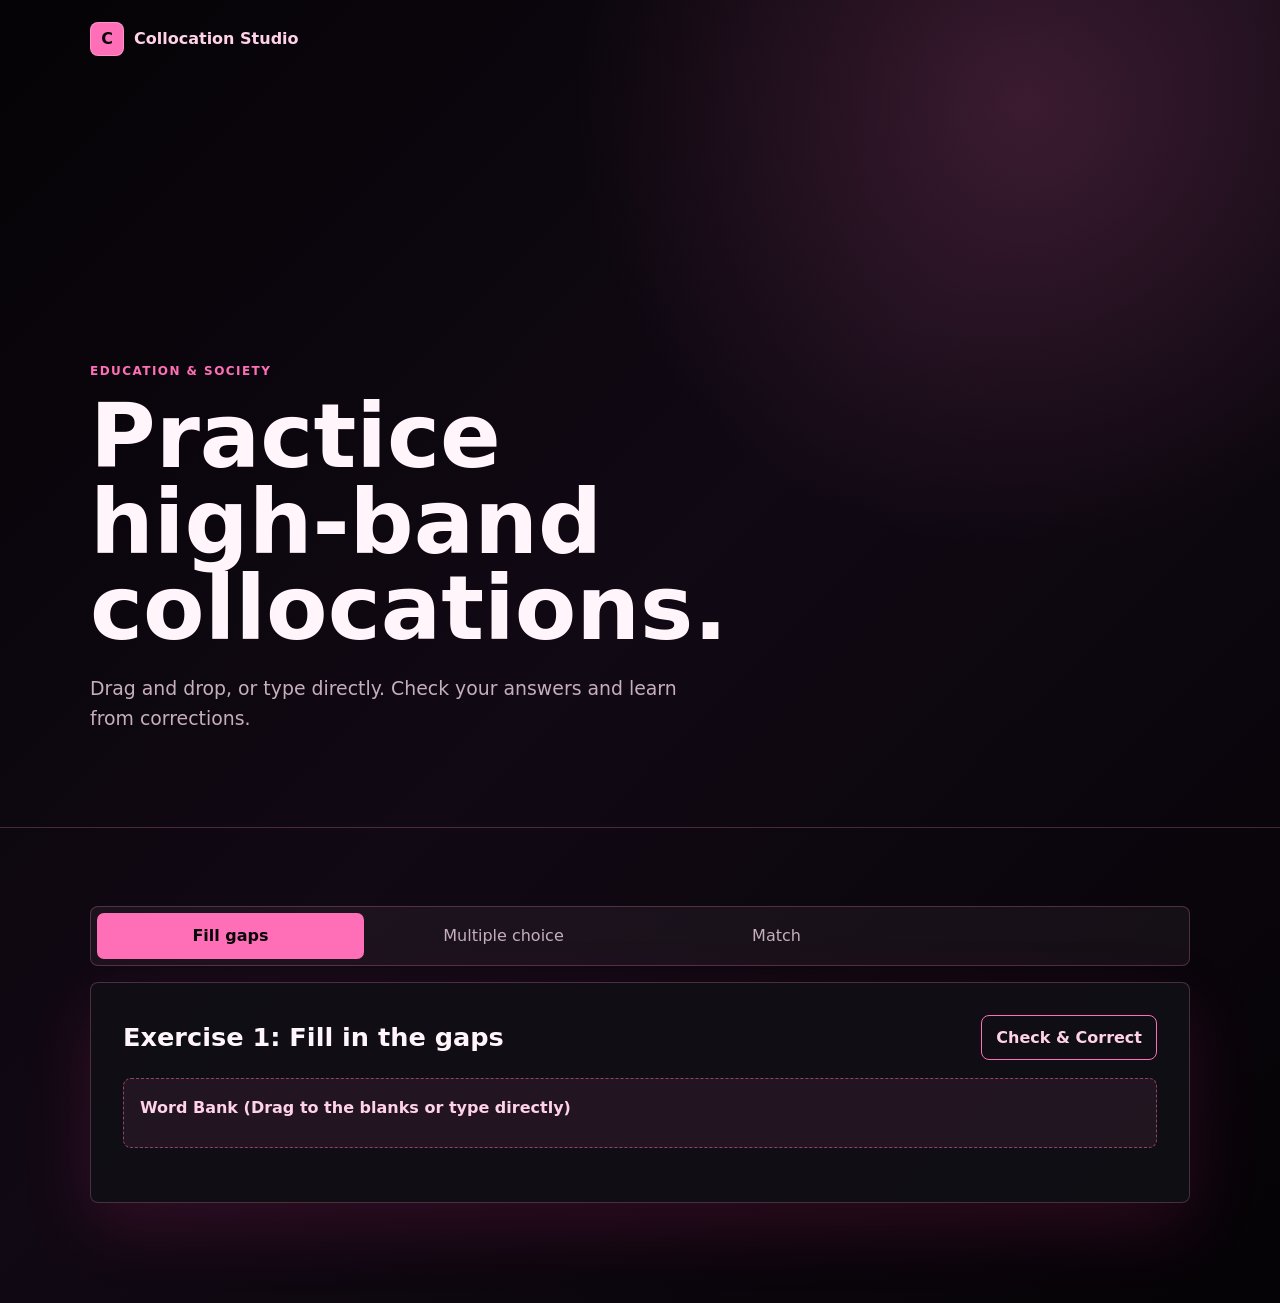
==== commit a759acac: "index.html" ====
--- a/index.html
+++ b/index.html
@@ -1,185 +1,66 @@
 <!DOCTYPE html>
 <html lang="en">
-  <head>
-    <meta charset="UTF-8" />
-    <meta name="viewport" content="width=device-width, initial-scale=1.0" />
-    <title>Collocation Practice Studio</title>
-    <link rel="stylesheet" href="styles.css" />
-  </head>
-  <body>
-    <header class="site-header">
-      <nav class="topbar" aria-label="Main navigation">
-        <a class="brand" href="#top" aria-label="Collocation Practice Studio home">
-          <span class="brand-mark">C</span>
-          <span>Collocation Studio</span>
-        </a>
-        <div class="nav-links">
-          <a href="#essay">Essay</a>
-          <a href="#collocations">Collocations</a>
-          <a href="#practice">Practice</a>
+<head>
+  <meta charset="UTF-8" />
+  <meta name="viewport" content="width=device-width, initial-scale=1.0" />
+  <title>Collocation Practice Studio</title>
+  <link rel="stylesheet" href="styles.css" />
+</head>
+<body>
+  <header class="site-header">
+    <nav class="topbar" aria-label="Main navigation">
+      <a class="brand" href="#top">
+        <span class="brand-mark">C</span>
+        <span>Collocation Studio</span>
+      </a>
+    </nav>
+    <section class="hero" id="top">
+      <div class="hero-copy">
+        <p class="eyebrow">Education & Society</p>
+        <h1>Practice high-band collocations.</h1>
+        <p>Drag and drop, or type directly. Check your answers and learn from corrections.</p>
+      </div>
+    </section>
+  </header>
+
+  <main>
+    <section class="section practice-section" id="practice">
+      <div class="activity-tabs" role="tablist">
+        <button class="tab-button active" type="button" data-tab="fill">Fill gaps</button>
+        <button class="tab-button" type="button" data-tab="choice">Multiple choice</button>
+        <button class="tab-button" type="button" data-tab="match">Match</button>
+      </div>
+
+      <section class="activity-panel active" id="fill">
+        <div class="activity-header">
+          <h3>Exercise 1: Fill in the gaps</h3>
+          <button class="ghost-button check-btn" data-target="fill">Check & Correct</button>
         </div>
-      </nav>
-
-      <section class="hero" id="top">
-        <div class="hero-copy">
-          <p class="eyebrow">Education & Society</p>
-          <h1>Practice high-band collocations in your own pink-black study space.</h1>
-          <p>
-            Read the sample essay, notice the language patterns, then test yourself with
-            fill-in-the-blank, rewriting, multiple choice, and matching activities.
-          </p>
-          <a class="primary-button" href="#practice">Start practicing</a>
+        <div class="answer-box">
+          <p><strong>Word Bank</strong> (Drag to the blanks or type directly)</p>
+          <div class="answer-list" id="draggable-bank">
+            </div>
         </div>
-        <div class="hero-panel" aria-label="Study progress preview">
-          <div>
-            <span class="stat-number">33</span>
-            <span class="stat-label">collocations</span>
-          </div>
-          <div>
-            <span class="stat-number">4</span>
-            <span class="stat-label">activities</span>
-          </div>
-          <div>
-            <span class="stat-number">IELTS</span>
-            <span class="stat-label">essay language</span>
-          </div>
-        </div>
-      </section>
-    </header>
-
-    <main>
-      <section class="section essay-section" id="essay">
-        <div class="section-heading">
-          <p class="eyebrow">Sample Writing</p>
-          <h2>High-band essay</h2>
-        </div>
-        <article class="essay-card">
-          <p>
-            Some people argue that parents should be responsible for teaching children
-            how to become <mark>responsible members of society</mark>, while others
-            believe that schools are better suited for this role. Although educational
-            institutions play an important part in children’s development, I believe
-            that parents have a more significant influence on
-            <mark>shaping their character</mark> and <mark>social values</mark>.
-          </p>
-          <p>
-            On the one hand, schools provide a <mark>structured environment</mark> in
-            which children can <mark>acquire essential knowledge</mark> and
-            <mark>social skills</mark>. Through <mark>standardized curricula</mark> and
-            interaction with peers, students are exposed to
-            <mark>diverse perspectives</mark> and learn how to
-            <mark>cooperate with others</mark>. For example,
-            <mark>classroom activities</mark> such as <mark>group projects</mark> and
-            discussions help students <mark>develop teamwork</mark> and
-            <mark>communication skills</mark>, which are necessary for
-            <mark>contributing to society</mark>. However, schools often face
-            limitations, such as <mark>large class sizes</mark> and limited
-            <mark>individual attention</mark>, which can reduce their effectiveness in
-            <mark>shaping each child’s personal values</mark>.
-          </p>
-          <p>
-            On the other hand, parents <mark>play a crucial role in</mark> guiding
-            children’s <mark>moral development</mark>. From an early age, children are
-            <mark>strongly influenced by</mark> their <mark>family environment</mark>,
-            where they learn <mark>fundamental values</mark> such as empathy,
-            responsibility, and respect. Unlike schools, parents are able to
-            <mark>provide consistent guidance</mark> and
-            <mark>individualized support</mark> tailored to their child’s needs. For
-            instance, storytelling, daily interactions, and parental
-            <mark>role-modelling</mark> can <mark>instil positive behaviours</mark> and
-            attitudes. As a result, children raised in
-            <mark>supportive family environments</mark> are
-            <mark>more likely to</mark> develop into responsible and socially aware
-            individuals.
-          </p>
-          <p>
-            In my view, while schools <mark>contribute significantly to</mark> academic
-            and social development, the role of parents is more fundamental in shaping
-            a child’s character. This is because values learned at home tend to
-            <mark>have a lasting impact on</mark> behaviour and decision-making. In
-            conclusion, although both schools and parents play important roles in
-            educating children to become good members of society, I believe that
-            parental influence is more decisive, as it
-            <mark>forms the foundation of</mark> a child’s moral and social
-            development.
-          </p>
-        </article>
+        <div class="questions" id="fill-questions"></div>
       </section>
 
-      <section class="section" id="collocations">
-        <div class="section-heading">
-          <p class="eyebrow">Language Bank</p>
-          <h2>Collocations to learn</h2>
+      <section class="activity-panel" id="choice">
+        <div class="activity-header">
+          <h3>Exercise 2: Multiple choice (15 Questions)</h3>
+          <button class="ghost-button check-btn" data-target="choice">Check & Correct</button>
         </div>
-        <div class="collocation-grid" id="collocationGrid"></div>
+        <div class="questions" id="choice-questions"></div>
       </section>
 
-      <section class="section practice-section" id="practice">
-        <div class="section-heading">
-          <p class="eyebrow">Interactive Practice</p>
-          <h2>Activities</h2>
+      <section class="activity-panel" id="match">
+        <div class="activity-header">
+          <h3>Exercise 3: Matching (15 Pairs)</h3>
+          <button class="ghost-button check-btn" data-target="match">Check & Correct</button>
         </div>
-
-        <div class="activity-tabs" role="tablist" aria-label="Practice activities">
-          <button class="tab-button active" type="button" data-tab="fill" role="tab" aria-selected="true">Fill gaps</button>
-          <button class="tab-button" type="button" data-tab="rewrite" role="tab" aria-selected="false">Rewrite</button>
-          <button class="tab-button" type="button" data-tab="choice" role="tab" aria-selected="false">Multiple choice</button>
-          <button class="tab-button" type="button" data-tab="match" role="tab" aria-selected="false">Match</button>
-        </div>
-
-        <section class="activity-panel active" id="fill" aria-labelledby="fill-title">
-          <div class="activity-header">
-            <h3 id="fill-title">Exercise 1: Fill in the gaps</h3>
-            <button class="ghost-button" type="button" data-check="fill">Check answers</button>
-          </div>
-          <div class="answer-box">
-            <p>Answer box</p>
-            <div class="answer-list" aria-label="Possible answers for fill in the gaps">
-              <span>crucial role</span>
-              <span>structured environment</span>
-              <span>influenced by</span>
-              <span>develop teamwork skills</span>
-              <span>large class sizes</span>
-              <span>diverse perspectives</span>
-            </div>
-          </div>
-          <div class="questions" data-activity="fill"></div>
-          <p class="feedback" data-feedback="fill" aria-live="polite"></p>
-        </section>
-
-        <section class="activity-panel" id="rewrite" aria-labelledby="rewrite-title">
-          <div class="activity-header">
-            <h3 id="rewrite-title">Exercise 2: Rewrite with the collocation</h3>
-            <button class="ghost-button" type="button" data-check="rewrite">Check answers</button>
-          </div>
-          <div class="questions" data-activity="rewrite"></div>
-          <p class="feedback" data-feedback="rewrite" aria-live="polite"></p>
-        </section>
-
-        <section class="activity-panel" id="choice" aria-labelledby="choice-title">
-          <div class="activity-header">
-            <h3 id="choice-title">Exercise 3: Multiple choice</h3>
-            <button class="ghost-button" type="button" data-check="choice">Check answers</button>
-          </div>
-          <div class="questions" data-activity="choice"></div>
-          <p class="feedback" data-feedback="choice" aria-live="polite"></p>
-        </section>
-
-        <section class="activity-panel" id="match" aria-labelledby="match-title">
-          <div class="activity-header">
-            <h3 id="match-title">Exercise 4: Matching</h3>
-            <button class="ghost-button" type="button" data-check="match">Check matches</button>
-          </div>
-          <div class="matching-board" data-activity="match"></div>
-          <p class="feedback" data-feedback="match" aria-live="polite"></p>
-        </section>
+        <div class="matching-board" id="match-questions"></div>
       </section>
-    </main>
-
-    <footer class="site-footer">
-      <p>Built for focused essay practice, one strong phrase at a time.</p>
-    </footer>
-
-    <script src="script.js"></script>
-  </body>
+    </section>
+  </main>
+  <script src="script.js"></script>
+</body>
 </html>
--- a/styles.css
+++ b/styles.css
@@ -481,3 +481,72 @@
     width: 100%;
   }
 }
+
+/* Drag and Drop & Input Styles */
+.draggable-item {
+  display: inline-block;
+  padding: 6px 12px;
+  margin: 4px;
+  background-color: #ffb6c1; /* Pink theme */
+  color: #000;
+  border-radius: 4px;
+  cursor: grab;
+  user-select: none;
+  font-weight: 500;
+}
+
+.draggable-item:active {
+  cursor: grabbing;
+  opacity: 0.8;
+}
+
+.drop-input {
+  border: 2px dashed #ccc;
+  border-radius: 4px;
+  padding: 4px 8px;
+  font-size: 1rem;
+  width: 250px;
+  transition: border-color 0.2s;
+}
+
+.drop-input.drag-over {
+  border-color: #ffb6c1;
+  background-color: #fff0f5;
+}
+
+/* Validation Feedback */
+.correct {
+  border-color: #28a745 !important;
+  background-color: #e6f8ea !important;
+}
+
+.incorrect {
+  border-color: #dc3545 !important;
+  background-color: #fae8ea !important;
+}
+
+.correction-label {
+  color: #dc3545;
+  font-weight: bold;
+  margin-left: 8px;
+  font-size: 0.9em;
+}
+
+.question-row {
+  margin-bottom: 1.5rem;
+  line-height: 1.6;
+}
+
+/* Matching Grid */
+.match-grid {
+  display: grid;
+  grid-template-columns: 1fr 1fr;
+  gap: 10px;
+  margin-bottom: 20px;
+}
+select.match-select {
+  width: 100%;
+  padding: 8px;
+  border: 1px solid #ccc;
+  border-radius: 4px;
+}
